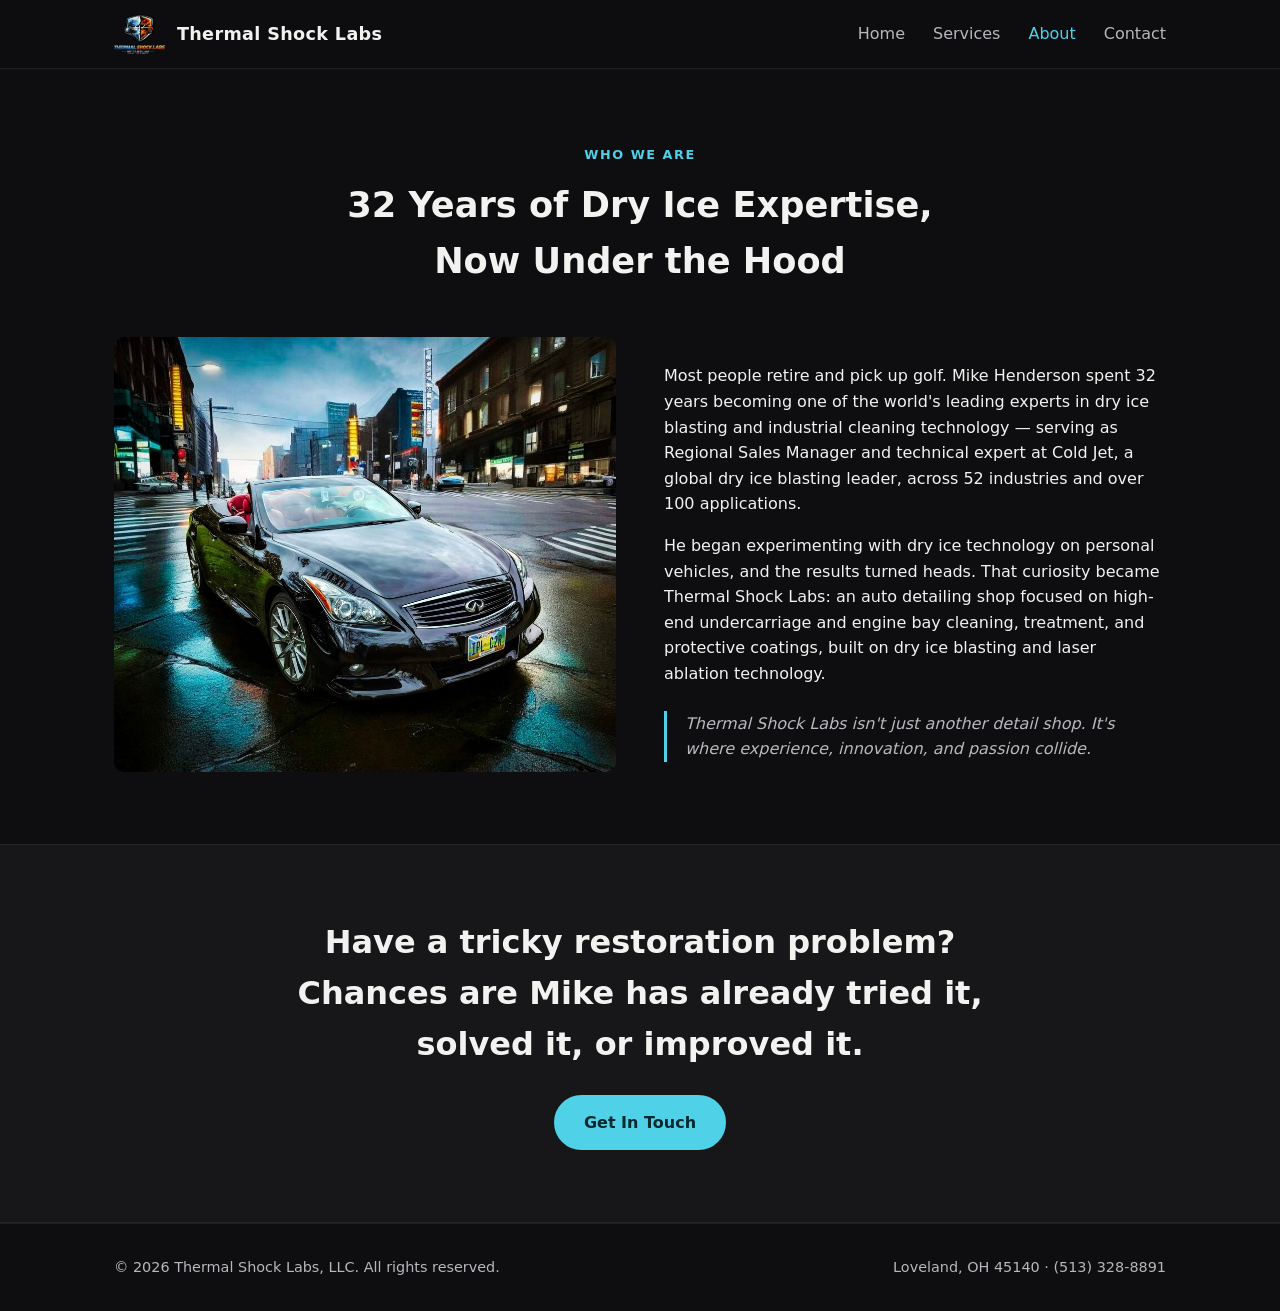
==== about.html @ bee341a7 "Rebuild Thermal Shock Labs site as static HTML/CSS/JS Ports content and photos from the original Squ" ====
<!DOCTYPE html>
<html lang="en">
<head>
  <meta charset="UTF-8" />
  <meta name="viewport" content="width=device-width, initial-scale=1.0" />
  <title>About | Thermal Shock Labs</title>
  <meta name="description" content="Meet Mike Henderson, founder of Thermal Shock Labs — 32 years at Cold Jet as a dry ice blasting expert, now bringing that expertise to automotive restoration." />
  <link rel="stylesheet" href="assets/css/styles.css" />
</head>
<body>
  <header class="site-header">
    <div class="container">
      <a class="brand" href="index.html">
        <img src="assets/images/logo.png" alt="Thermal Shock Labs logo" />
        Thermal Shock Labs
      </a>
      <nav class="nav-links">
        <a href="index.html">Home</a>
        <a href="services.html">Services</a>
        <a href="about.html">About</a>
        <a href="contact.html">Contact</a>
      </nav>
      <button class="nav-toggle" aria-label="Toggle navigation">&#9776;</button>
    </div>
  </header>

  <section>
    <div class="container">
      <div class="section-heading">
        <span class="eyebrow">Who We Are</span>
        <h2>32 Years of Dry Ice Expertise, Now Under the Hood</h2>
      </div>
      <div class="about-grid">
        <img src="assets/images/about-mike-1.jpg" alt="Mike Henderson, founder of Thermal Shock Labs" />
        <div>
          <p>Most people retire and pick up golf. Mike Henderson spent 32 years becoming one of the world's leading experts in dry ice blasting and industrial cleaning technology — serving as Regional Sales Manager and technical expert at Cold Jet, a global dry ice blasting leader, across 52 industries and over 100 applications.</p>
          <p>He began experimenting with dry ice technology on personal vehicles, and the results turned heads. That curiosity became Thermal Shock Labs: an auto detailing shop focused on high-end undercarriage and engine bay cleaning, treatment, and protective coatings, built on dry ice blasting and laser ablation technology.</p>
          <blockquote>Thermal Shock Labs isn't just another detail shop. It's where experience, innovation, and passion collide.</blockquote>
        </div>
      </div>
    </div>
  </section>

  <section class="callout">
    <div class="container">
      <h2>Have a tricky restoration problem? Chances are Mike has already tried it, solved it, or improved it.</h2>
      <a class="btn btn-primary" href="contact.html">Get In Touch</a>
    </div>
  </section>

  <footer class="site-footer">
    <div class="container">
      <span>&copy; 2026 Thermal Shock Labs, LLC. All rights reserved.</span>
      <span>Loveland, OH 45140 &middot; (513) 328-8891</span>
    </div>
  </footer>

  <script src="assets/js/script.js"></script>
</body>
</html>
---- assets/css/styles.css ----
:root {
  --color-bg: #0e0e10;
  --color-bg-alt: #17171a;
  --color-surface: #202024;
  --color-text: #f2f2f0;
  --color-text-muted: #b7b7bd;
  --color-accent: #4fd1e8;
  --color-accent-dark: #1c9cb5;
  --max-width: 1100px;
  --radius: 10px;
}

* { box-sizing: border-box; }

html { scroll-behavior: smooth; }

body {
  margin: 0;
  font-family: "Segoe UI", system-ui, -apple-system, sans-serif;
  background: var(--color-bg);
  color: var(--color-text);
  line-height: 1.6;
}

img { max-width: 100%; display: block; }

a { color: inherit; text-decoration: none; }

.container {
  max-width: var(--max-width);
  margin: 0 auto;
  padding: 0 24px;
}

/* Header */
.site-header {
  position: sticky;
  top: 0;
  z-index: 10;
  background: rgba(14, 14, 16, 0.9);
  backdrop-filter: blur(6px);
  border-bottom: 1px solid rgba(255,255,255,0.08);
}

.site-header .container {
  display: flex;
  align-items: center;
  justify-content: space-between;
  padding-top: 14px;
  padding-bottom: 14px;
}

.brand {
  display: flex;
  align-items: center;
  gap: 12px;
  font-weight: 700;
  font-size: 1.1rem;
  letter-spacing: 0.02em;
}

.brand img { height: 40px; width: auto; }

.nav-links {
  display: flex;
  gap: 28px;
  font-weight: 500;
}

.nav-links a {
  color: var(--color-text-muted);
  transition: color 0.15s ease;
}

.nav-links a:hover,
.nav-links a.active {
  color: var(--color-accent);
}

.nav-toggle {
  display: none;
  background: none;
  border: none;
  color: var(--color-text);
  font-size: 1.6rem;
  cursor: pointer;
}

/* Hero */
.hero {
  position: relative;
  min-height: 62vh;
  display: flex;
  align-items: center;
  background-size: cover;
  background-position: center;
  isolation: isolate;
}

.hero::before {
  content: "";
  position: absolute;
  inset: 0;
  background: linear-gradient(180deg, rgba(10,10,12,0.55) 0%, rgba(10,10,12,0.88) 100%);
  z-index: -1;
}

.hero-content { max-width: 640px; padding: 80px 0; }

.hero-eyebrow {
  color: var(--color-accent);
  text-transform: uppercase;
  letter-spacing: 0.12em;
  font-size: 0.85rem;
  font-weight: 600;
  margin-bottom: 14px;
}

.hero h1 {
  font-size: clamp(2rem, 5vw, 3.2rem);
  line-height: 1.15;
  margin: 0 0 18px;
}

.hero p {
  color: var(--color-text-muted);
  font-size: 1.1rem;
  margin: 0 0 28px;
}

/* Buttons */
.btn {
  display: inline-block;
  padding: 13px 28px;
  border-radius: 999px;
  font-weight: 600;
  border: 2px solid var(--color-accent);
  transition: background 0.15s ease, color 0.15s ease, transform 0.15s ease;
}

.btn-primary {
  background: var(--color-accent);
  color: #06282e;
}

.btn-primary:hover { background: var(--color-accent-dark); border-color: var(--color-accent-dark); transform: translateY(-1px); }

.btn-outline { color: var(--color-accent); }
.btn-outline:hover { background: var(--color-accent); color: #06282e; }

/* Sections */
section { padding: 72px 0; }

.section-heading { text-align: center; max-width: 640px; margin: 0 auto 48px; }

.section-heading .eyebrow {
  color: var(--color-accent);
  text-transform: uppercase;
  letter-spacing: 0.12em;
  font-size: 0.8rem;
  font-weight: 700;
}

.section-heading h2 { font-size: clamp(1.6rem, 3vw, 2.2rem); margin: 10px 0 12px; }

.section-heading p { color: var(--color-text-muted); }

/* Services grid */
.services-grid {
  display: grid;
  grid-template-columns: repeat(auto-fit, minmax(280px, 1fr));
  gap: 28px;
}

.service-card {
  background: var(--color-surface);
  border-radius: var(--radius);
  overflow: hidden;
  border: 1px solid rgba(255,255,255,0.06);
  transition: transform 0.2s ease, border-color 0.2s ease;
}

.service-card:hover { transform: translateY(-4px); border-color: var(--color-accent); }

.service-card img { height: 200px; width: 100%; object-fit: cover; }

.service-card-body { padding: 22px; }

.service-card-body h3 { margin: 0 0 10px; font-size: 1.15rem; }

.service-card-body p { color: var(--color-text-muted); font-size: 0.95rem; margin: 0 0 16px; }

.service-card-body ul {
  margin: 0 0 16px;
  padding-left: 18px;
  color: var(--color-text-muted);
  font-size: 0.92rem;
}

.service-card-body ul li { margin-bottom: 4px; }

/* About */
.about-grid {
  display: grid;
  grid-template-columns: 1fr 1fr;
  gap: 48px;
  align-items: center;
}

.about-grid img { border-radius: var(--radius); }

.about-grid blockquote {
  margin: 24px 0 0;
  padding-left: 18px;
  border-left: 3px solid var(--color-accent);
  color: var(--color-text-muted);
  font-style: italic;
}

/* Quote / callout band */
.callout {
  background: var(--color-bg-alt);
  border-top: 1px solid rgba(255,255,255,0.06);
  border-bottom: 1px solid rgba(255,255,255,0.06);
  text-align: center;
}

.callout h2 { font-size: clamp(1.4rem, 3vw, 2rem); max-width: 760px; margin: 0 auto 24px; }

/* Contact */
.contact-card {
  background: var(--color-surface);
  border-radius: var(--radius);
  padding: 40px;
  max-width: 560px;
  margin: 0 auto;
  text-align: center;
  border: 1px solid rgba(255,255,255,0.06);
}

.contact-list {
  list-style: none;
  padding: 0;
  margin: 24px 0 0;
  display: flex;
  flex-direction: column;
  gap: 14px;
}

.contact-list a { color: var(--color-accent); font-weight: 600; }

/* Footer */
.site-footer {
  border-top: 1px solid rgba(255,255,255,0.08);
  padding: 32px 0;
  color: var(--color-text-muted);
  font-size: 0.9rem;
}

.site-footer .container {
  display: flex;
  flex-wrap: wrap;
  gap: 12px;
  align-items: center;
  justify-content: space-between;
}

@media (max-width: 720px) {
  .nav-links {
    position: absolute;
    top: 100%;
    left: 0;
    right: 0;
    background: var(--color-bg);
    flex-direction: column;
    padding: 20px 24px;
    border-bottom: 1px solid rgba(255,255,255,0.08);
    display: none;
  }
  .nav-links.open { display: flex; }
  .nav-toggle { display: block; }
  .about-grid { grid-template-columns: 1fr; }
}
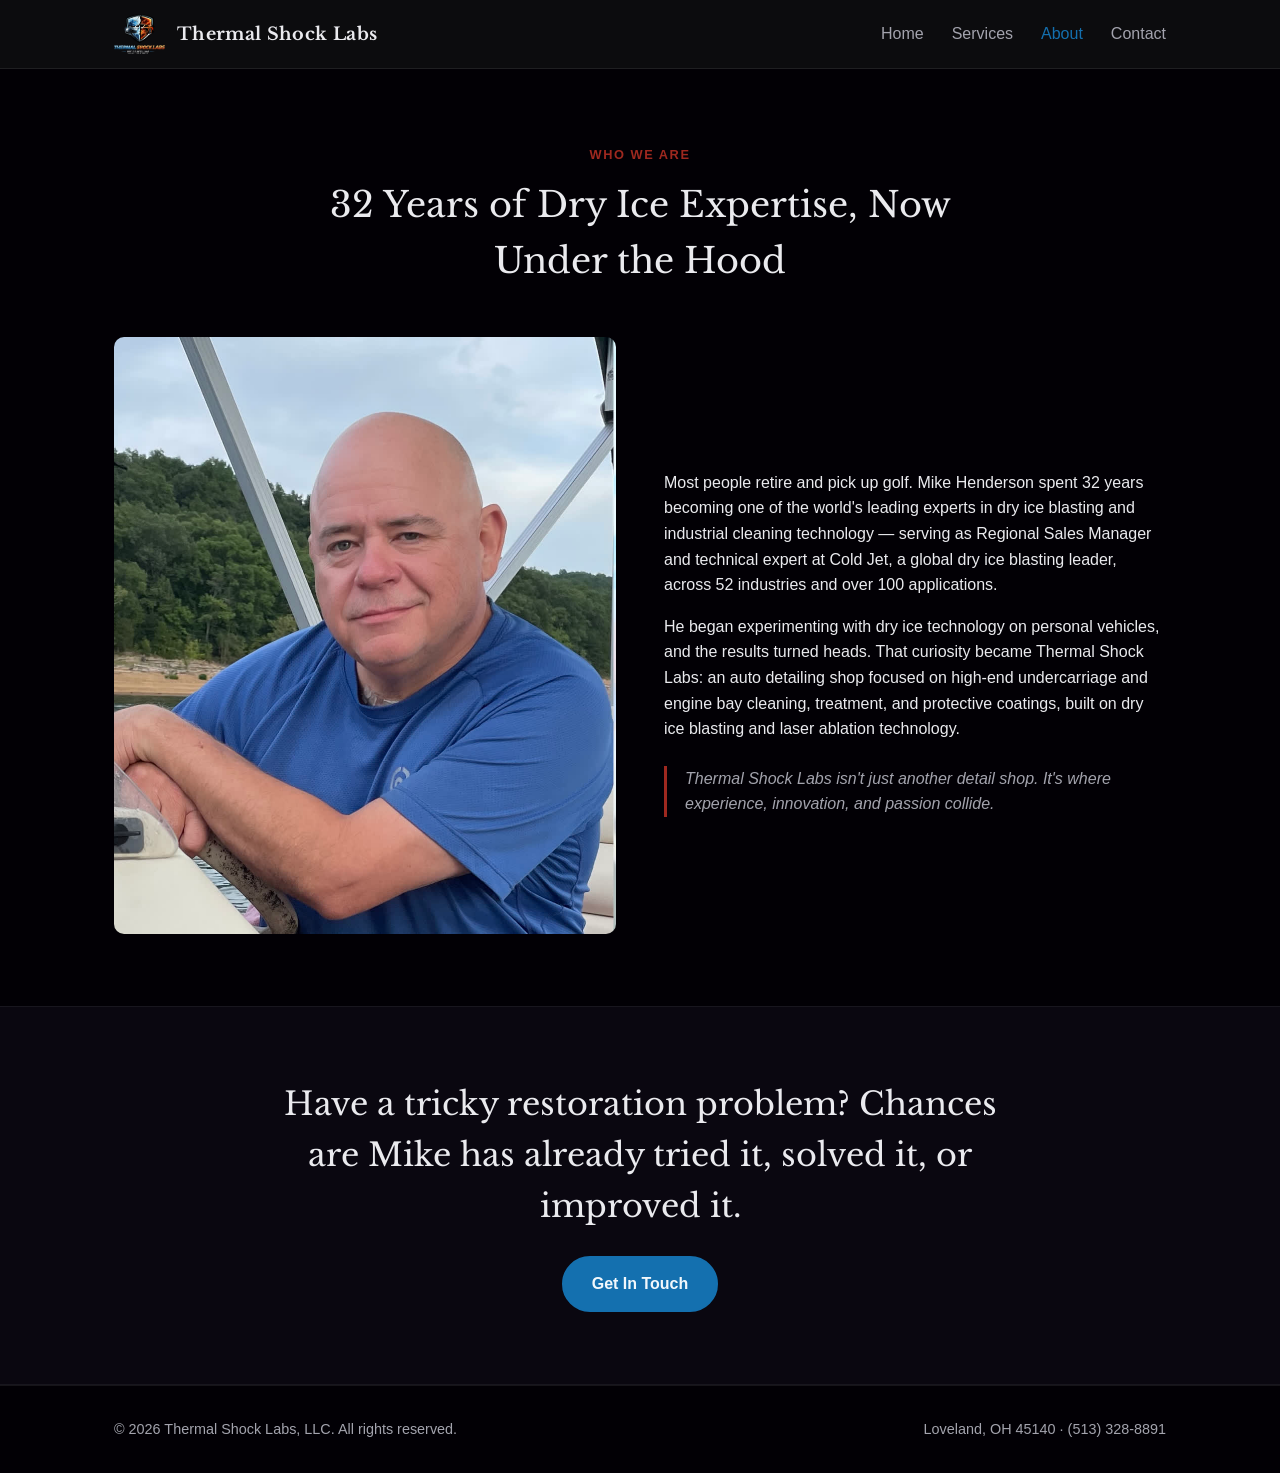
==== commit 3d67e5b2: "Use real site colors/fonts and fix mislabeled About photo Pulled the actual color/font values out of" ====
--- a/about.html
+++ b/about.html
@@ -5,6 +5,9 @@
   <meta name="viewport" content="width=device-width, initial-scale=1.0" />
   <title>About | Thermal Shock Labs</title>
   <meta name="description" content="Meet Mike Henderson, founder of Thermal Shock Labs — 32 years at Cold Jet as a dry ice blasting expert, now bringing that expertise to automotive restoration." />
+  <link rel="preconnect" href="https://fonts.googleapis.com" />
+  <link rel="preconnect" href="https://fonts.gstatic.com" crossorigin />
+  <link href="https://fonts.googleapis.com/css2?family=Libre+Baskerville:ital,wght@0,400;0,700;1,400&display=swap" rel="stylesheet" />
   <link rel="stylesheet" href="assets/css/styles.css" />
 </head>
 <body>
--- a/assets/css/styles.css
+++ b/assets/css/styles.css
@@ -1,11 +1,14 @@
 :root {
-  --color-bg: #0e0e10;
-  --color-bg-alt: #17171a;
-  --color-surface: #202024;
-  --color-text: #f2f2f0;
-  --color-text-muted: #b7b7bd;
-  --color-accent: #4fd1e8;
-  --color-accent-dark: #1c9cb5;
+  --color-bg: #020005;
+  --color-bg-alt: #0a0710;
+  --color-surface: #120e1c;
+  --color-text: #eaeaee;
+  --color-text-muted: #a3a3ad;
+  --color-accent: #1470af;
+  --color-accent-dark: #0c3f6f;
+  --color-heat: #9e281f;
+  --font-heading: "Libre Baskerville", Georgia, "Times New Roman", serif;
+  --font-body: "Helvetica Neue", Helvetica, Arial, sans-serif;
   --max-width: 1100px;
   --radius: 10px;
 }
@@ -16,10 +19,15 @@
 
 body {
   margin: 0;
-  font-family: "Segoe UI", system-ui, -apple-system, sans-serif;
+  font-family: var(--font-body);
   background: var(--color-bg);
   color: var(--color-text);
   line-height: 1.6;
+}
+
+h1, h2, h3, .brand {
+  font-family: var(--font-heading);
+  font-weight: 400;
 }
 
 img { max-width: 100%; display: block; }
@@ -108,7 +116,7 @@
 .hero-content { max-width: 640px; padding: 80px 0; }
 
 .hero-eyebrow {
-  color: var(--color-accent);
+  color: var(--color-heat);
   text-transform: uppercase;
   letter-spacing: 0.12em;
   font-size: 0.85rem;
@@ -140,13 +148,13 @@
 
 .btn-primary {
   background: var(--color-accent);
-  color: #06282e;
+  color: #f2f8fc;
 }
 
 .btn-primary:hover { background: var(--color-accent-dark); border-color: var(--color-accent-dark); transform: translateY(-1px); }
 
 .btn-outline { color: var(--color-accent); }
-.btn-outline:hover { background: var(--color-accent); color: #06282e; }
+.btn-outline:hover { background: var(--color-accent); color: #f2f8fc; }
 
 /* Sections */
 section { padding: 72px 0; }
@@ -154,7 +162,7 @@
 .section-heading { text-align: center; max-width: 640px; margin: 0 auto 48px; }
 
 .section-heading .eyebrow {
-  color: var(--color-accent);
+  color: var(--color-heat);
   text-transform: uppercase;
   letter-spacing: 0.12em;
   font-size: 0.8rem;
@@ -212,7 +220,7 @@
 .about-grid blockquote {
   margin: 24px 0 0;
   padding-left: 18px;
-  border-left: 3px solid var(--color-accent);
+  border-left: 3px solid var(--color-heat);
   color: var(--color-text-muted);
   font-style: italic;
 }
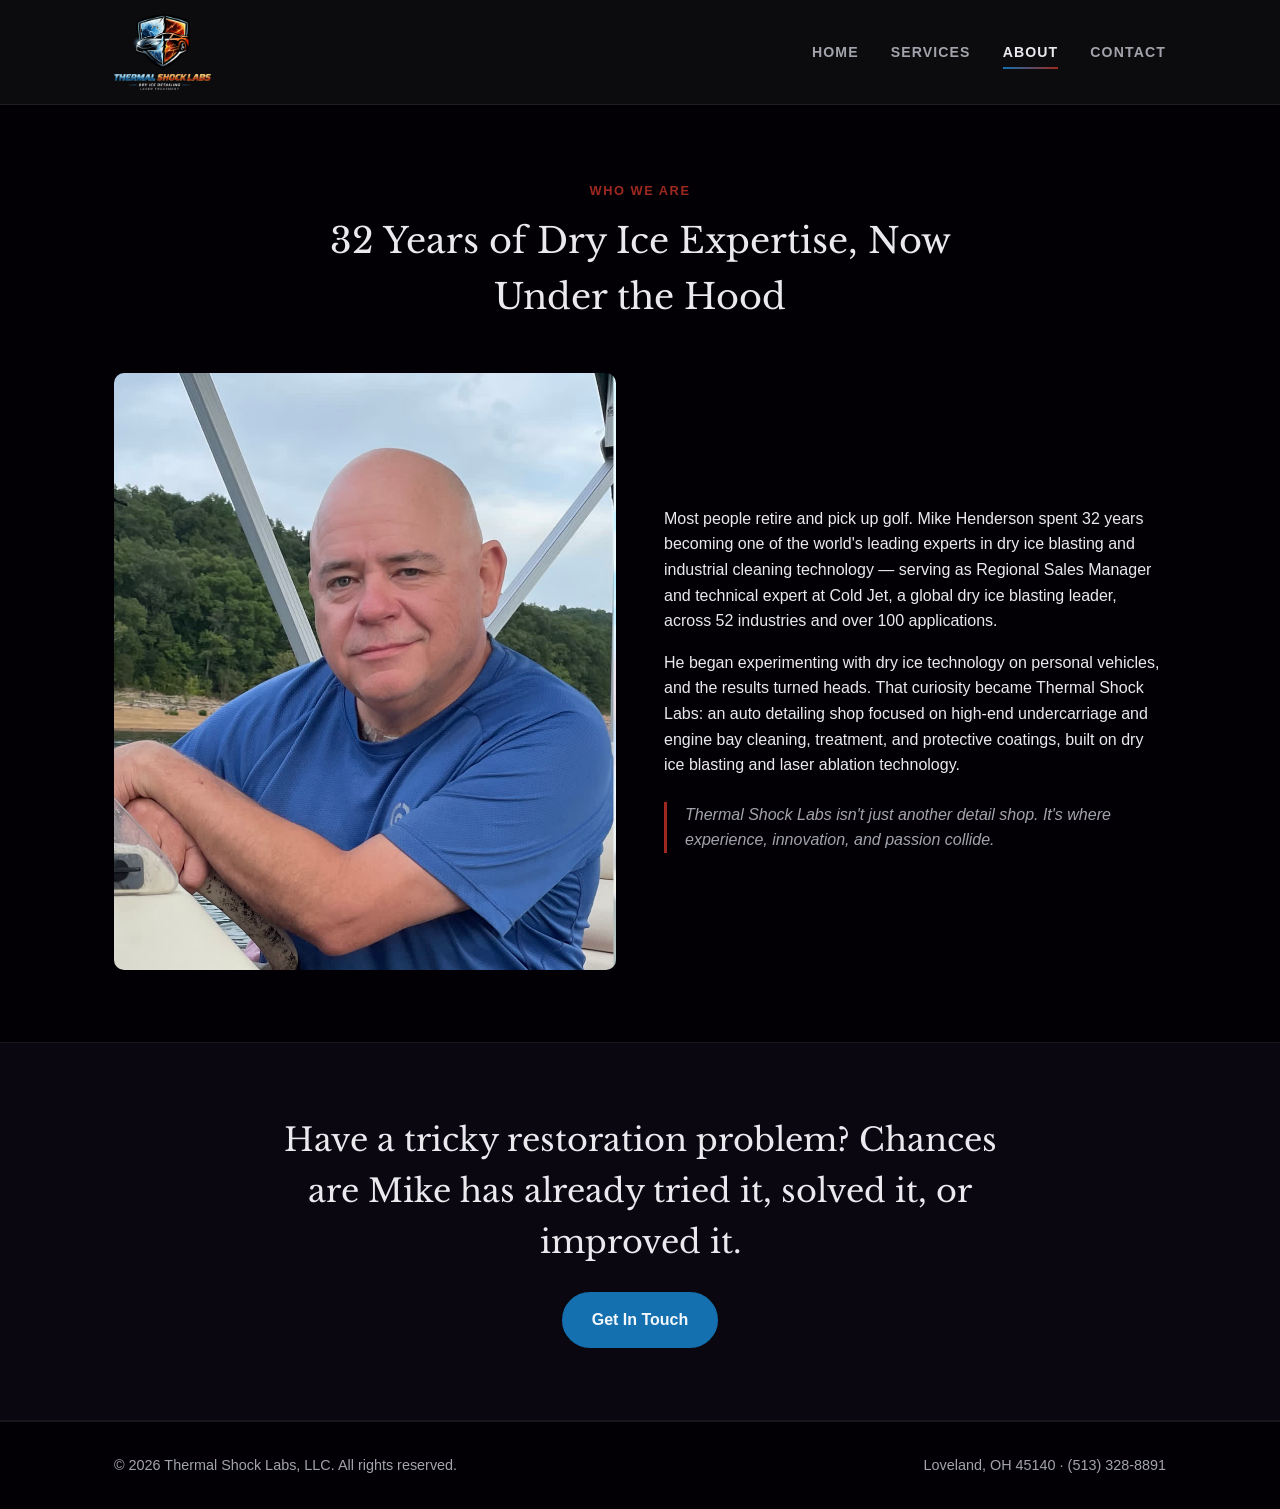
==== commit 3fe1c560: "Bigger logo, styled nav, single-row services, mobile polish Logo already contains the brand name/tag" ====
--- a/about.html
+++ b/about.html
@@ -14,8 +14,7 @@
   <header class="site-header">
     <div class="container">
       <a class="brand" href="index.html">
-        <img src="assets/images/logo.png" alt="Thermal Shock Labs logo" />
-        Thermal Shock Labs
+        <img src="assets/images/logo.png" alt="Thermal Shock Labs — Dry Ice Detailing &amp; Laser Treatment" />
       </a>
       <nav class="nav-links">
         <a href="index.html">Home</a>
--- a/assets/css/styles.css
+++ b/assets/css/styles.css
@@ -25,9 +25,21 @@
   line-height: 1.6;
 }
 
-h1, h2, h3, .brand {
+h1, h2, h3 {
   font-family: var(--font-heading);
   font-weight: 400;
+}
+
+.sr-only {
+  position: absolute;
+  width: 1px;
+  height: 1px;
+  padding: 0;
+  margin: -1px;
+  overflow: hidden;
+  clip: rect(0, 0, 0, 0);
+  white-space: nowrap;
+  border: 0;
 }
 
 img { max-width: 100%; display: block; }
@@ -61,28 +73,52 @@
 .brand {
   display: flex;
   align-items: center;
-  gap: 12px;
+}
+
+.brand img {
+  height: 76px;
+  width: auto;
+  transition: transform 0.2s ease;
+}
+
+.brand:hover img { transform: scale(1.03); }
+
+.nav-links {
+  display: flex;
+  gap: 32px;
   font-weight: 700;
-  font-size: 1.1rem;
-  letter-spacing: 0.02em;
-}
-
-.brand img { height: 40px; width: auto; }
-
-.nav-links {
-  display: flex;
-  gap: 28px;
-  font-weight: 500;
 }
 
 .nav-links a {
-  color: var(--color-text-muted);
-  transition: color 0.15s ease;
+  position: relative;
+  display: inline-block;
+  padding: 6px 0;
+  color: var(--color-text-muted);
+  text-transform: uppercase;
+  font-size: 0.88rem;
+  letter-spacing: 0.08em;
+  transition: color 0.2s ease;
+}
+
+.nav-links a::after {
+  content: "";
+  position: absolute;
+  left: 0;
+  bottom: 0;
+  height: 2px;
+  width: 0;
+  background: linear-gradient(90deg, var(--color-accent), var(--color-heat));
+  transition: width 0.25s ease;
 }
 
 .nav-links a:hover,
 .nav-links a.active {
-  color: var(--color-accent);
+  color: var(--color-text);
+}
+
+.nav-links a:hover::after,
+.nav-links a.active::after {
+  width: 100%;
 }
 
 .nav-toggle {
@@ -134,6 +170,12 @@
   color: var(--color-text-muted);
   font-size: 1.1rem;
   margin: 0 0 28px;
+}
+
+.hero-actions {
+  display: flex;
+  flex-wrap: wrap;
+  gap: 16px;
 }
 
 /* Buttons */
@@ -178,6 +220,16 @@
   display: grid;
   grid-template-columns: repeat(auto-fit, minmax(280px, 1fr));
   gap: 28px;
+}
+
+/* Services page: force all cards into one row on wide screens */
+.services-grid--full {
+  grid-template-columns: repeat(2, 1fr);
+  gap: 24px;
+}
+
+@media (min-width: 900px) {
+  .services-grid--full { grid-template-columns: repeat(4, 1fr); }
 }
 
 .service-card {
@@ -274,6 +326,8 @@
 }
 
 @media (max-width: 720px) {
+  .brand img { height: 56px; }
+
   .nav-links {
     position: absolute;
     top: 100%;
@@ -281,11 +335,28 @@
     right: 0;
     background: var(--color-bg);
     flex-direction: column;
-    padding: 20px 24px;
+    gap: 4px;
+    padding: 12px 24px 20px;
     border-bottom: 1px solid rgba(255,255,255,0.08);
     display: none;
   }
+  .nav-links a { padding: 10px 0; }
   .nav-links.open { display: flex; }
   .nav-toggle { display: block; }
-  .about-grid { grid-template-columns: 1fr; }
-}
+
+  section { padding: 48px 0; }
+
+  .hero { min-height: 52vh; }
+  .hero-content { padding: 48px 0; }
+
+  .about-grid { grid-template-columns: 1fr; gap: 28px; }
+
+  .services-grid--full { grid-template-columns: 1fr; }
+
+  .contact-card { padding: 28px 22px; }
+}
+
+@media (max-width: 420px) {
+  .brand img { height: 48px; }
+  .btn { padding: 12px 22px; font-size: 0.95rem; }
+}
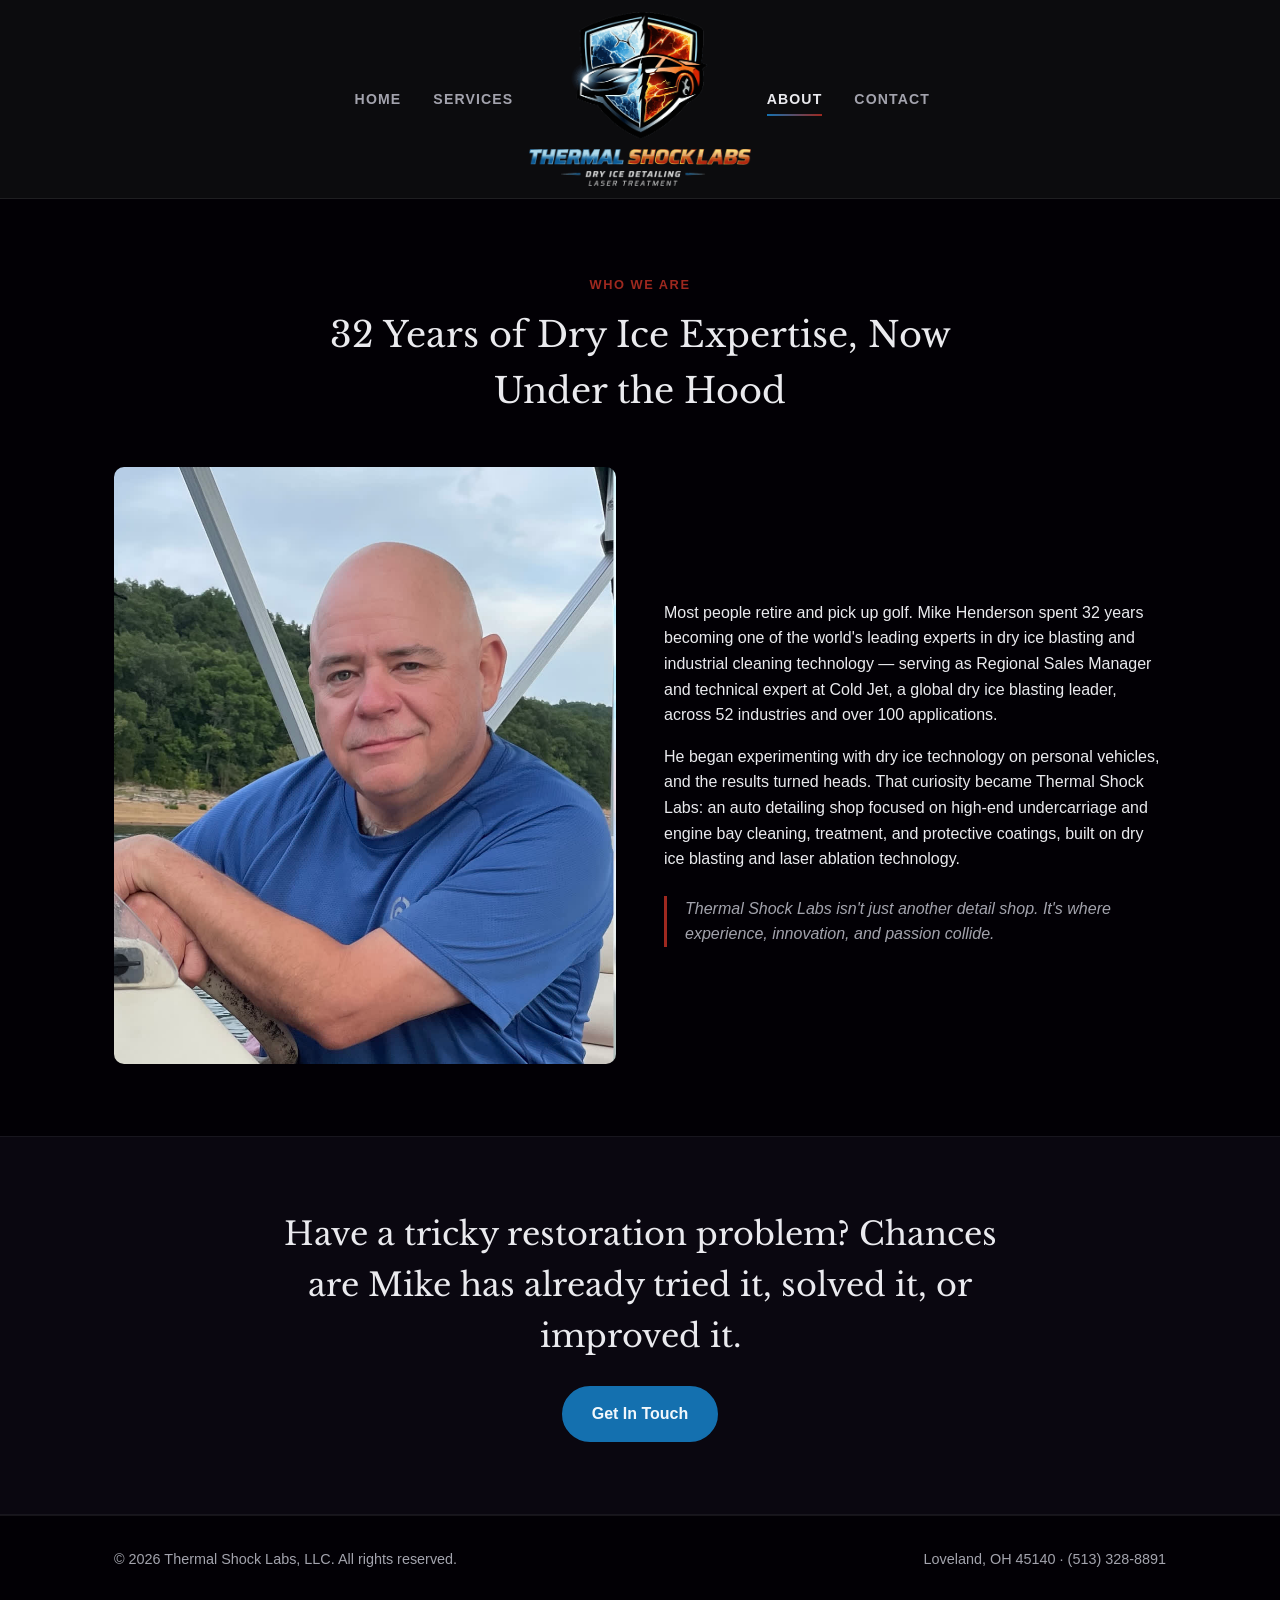
==== commit 853f9320: "Center logo with nav flanking on either side, bigger on mobile Split nav into left (Home, Services) " ====
--- a/about.html
+++ b/about.html
@@ -13,16 +13,28 @@
 <body>
   <header class="site-header">
     <div class="container">
+      <nav class="nav-links nav-side nav-left">
+        <a href="index.html">Home</a>
+        <a href="services.html">Services</a>
+      </nav>
+
       <a class="brand" href="index.html">
         <img src="assets/images/logo.png" alt="Thermal Shock Labs — Dry Ice Detailing &amp; Laser Treatment" />
       </a>
-      <nav class="nav-links">
+
+      <nav class="nav-links nav-side nav-right">
+        <a href="about.html">About</a>
+        <a href="contact.html">Contact</a>
+      </nav>
+
+      <button class="nav-toggle" aria-label="Toggle navigation">&#9776;</button>
+
+      <nav class="nav-links nav-mobile">
         <a href="index.html">Home</a>
         <a href="services.html">Services</a>
         <a href="about.html">About</a>
         <a href="contact.html">Contact</a>
       </nav>
-      <button class="nav-toggle" aria-label="Toggle navigation">&#9776;</button>
     </div>
   </header>
 
--- a/assets/css/styles.css
+++ b/assets/css/styles.css
@@ -63,31 +63,41 @@
 }
 
 .site-header .container {
-  display: flex;
-  align-items: center;
-  justify-content: space-between;
-  padding-top: 14px;
-  padding-bottom: 14px;
+  display: grid;
+  grid-template-columns: 1fr auto 1fr;
+  align-items: center;
+  column-gap: 16px;
+  padding-top: 4px;
+  padding-bottom: 4px;
+  position: relative;
 }
 
 .brand {
   display: flex;
   align-items: center;
+  grid-column: 2;
+  justify-self: center;
 }
 
 .brand img {
-  height: 76px;
+  height: 190px;
   width: auto;
+  padding: 8px 0;
   transition: transform 0.2s ease;
 }
 
 .brand:hover img { transform: scale(1.03); }
+
+.nav-side.nav-left { grid-column: 1; justify-self: end; }
+.nav-side.nav-right { grid-column: 3; justify-self: start; }
 
 .nav-links {
   display: flex;
   gap: 32px;
   font-weight: 700;
 }
+
+.nav-mobile { display: none; }
 
 .nav-links a {
   position: relative;
@@ -122,6 +132,8 @@
 }
 
 .nav-toggle {
+  grid-column: 3;
+  justify-self: end;
   display: none;
   background: none;
   border: none;
@@ -149,7 +161,7 @@
   z-index: -1;
 }
 
-.hero-content { max-width: 640px; padding: 80px 0; }
+.hero-content { max-width: 640px; padding-top: 80px; padding-bottom: 80px; }
 
 .hero-eyebrow {
   color: var(--color-heat);
@@ -188,15 +200,18 @@
   transition: background 0.15s ease, color 0.15s ease, transform 0.15s ease;
 }
 
-.btn-primary {
+.btn-primary,
+.btn-outline {
   background: var(--color-accent);
   color: #f2f8fc;
 }
 
-.btn-primary:hover { background: var(--color-accent-dark); border-color: var(--color-accent-dark); transform: translateY(-1px); }
-
-.btn-outline { color: var(--color-accent); }
-.btn-outline:hover { background: var(--color-accent); color: #f2f8fc; }
+.btn-primary:hover,
+.btn-outline:hover {
+  background: var(--color-accent-dark);
+  border-color: var(--color-accent-dark);
+  transform: translateY(-1px);
+}
 
 /* Sections */
 section { padding: 72px 0; }
@@ -238,13 +253,22 @@
   overflow: hidden;
   border: 1px solid rgba(255,255,255,0.06);
   transition: transform 0.2s ease, border-color 0.2s ease;
+  display: flex;
+  flex-direction: column;
 }
 
 .service-card:hover { transform: translateY(-4px); border-color: var(--color-accent); }
 
 .service-card img { height: 200px; width: 100%; object-fit: cover; }
 
-.service-card-body { padding: 22px; }
+.service-card-body {
+  padding: 22px;
+  display: flex;
+  flex-direction: column;
+  flex: 1;
+}
+
+.service-card-body .btn { margin-top: auto; align-self: flex-start; }
 
 .service-card-body h3 { margin: 0 0 10px; font-size: 1.15rem; }
 
@@ -325,10 +349,17 @@
   justify-content: space-between;
 }
 
+@media (max-width: 900px) {
+  .brand img { height: 130px; }
+}
+
 @media (max-width: 720px) {
-  .brand img { height: 56px; }
-
-  .nav-links {
+  .brand img { height: 118px; padding: 10px 0; }
+
+  .nav-side { display: none; }
+  .nav-toggle { display: block; }
+
+  .nav-mobile {
     position: absolute;
     top: 100%;
     left: 0;
@@ -338,25 +369,28 @@
     gap: 4px;
     padding: 12px 24px 20px;
     border-bottom: 1px solid rgba(255,255,255,0.08);
-    display: none;
   }
-  .nav-links a { padding: 10px 0; }
-  .nav-links.open { display: flex; }
-  .nav-toggle { display: block; }
+  .nav-mobile a { padding: 10px 0; }
+  .nav-mobile.open { display: flex; }
 
   section { padding: 48px 0; }
 
   .hero { min-height: 52vh; }
-  .hero-content { padding: 48px 0; }
+  .hero-content { padding-top: 48px; padding-bottom: 48px; }
 
   .about-grid { grid-template-columns: 1fr; gap: 28px; }
 
   .services-grid--full { grid-template-columns: 1fr; }
 
   .contact-card { padding: 28px 22px; }
+
+  .site-footer .container {
+    flex-direction: column;
+    text-align: center;
+  }
 }
 
 @media (max-width: 420px) {
-  .brand img { height: 48px; }
+  .brand img { height: 92px; }
   .btn { padding: 12px 22px; font-size: 0.95rem; }
 }
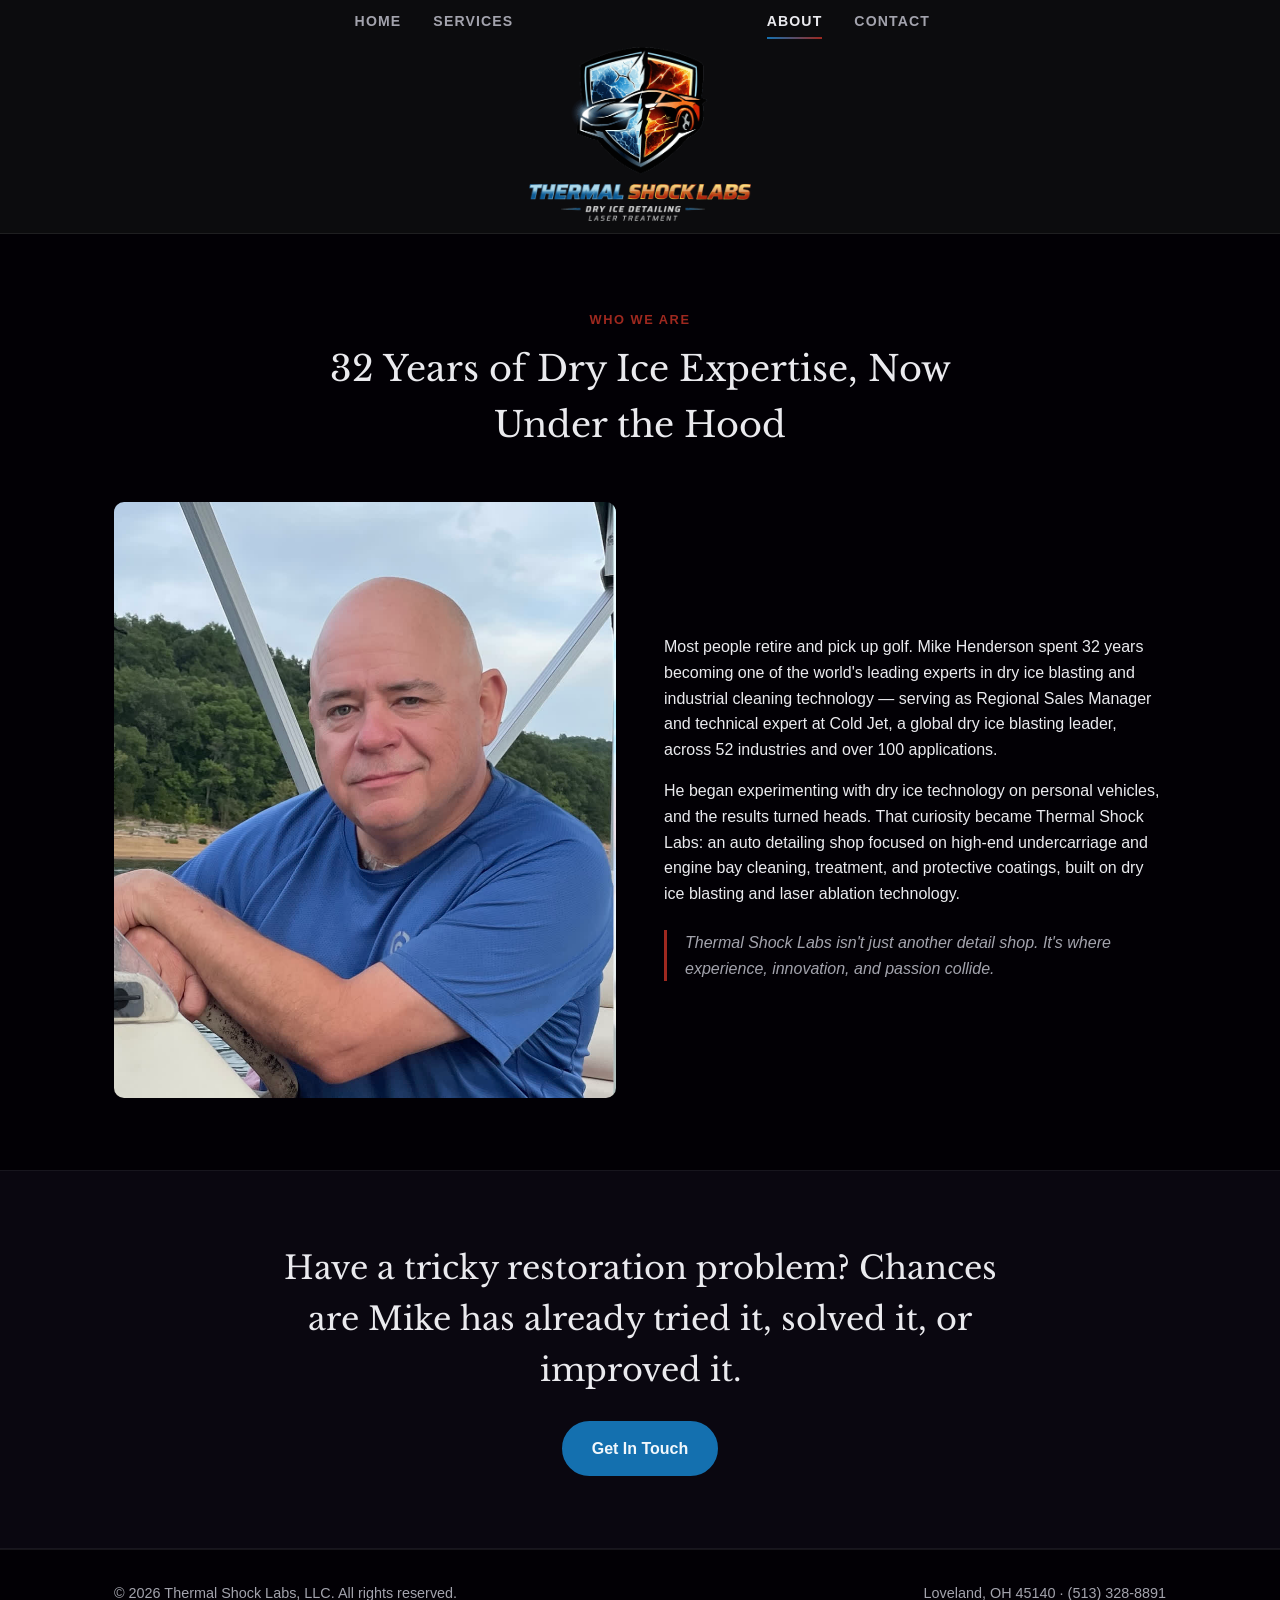
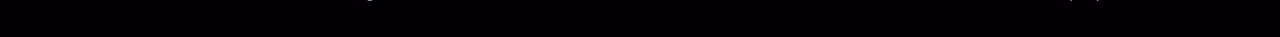
==== commit 75e40dec: "Remove duplicate nav links, use display:contents wrapper instead Previously each nav link existed tw" ====
--- a/about.html
+++ b/about.html
@@ -13,28 +13,22 @@
 <body>
   <header class="site-header">
     <div class="container">
-      <nav class="nav-links nav-side nav-left">
-        <a href="index.html">Home</a>
-        <a href="services.html">Services</a>
-      </nav>
+      <div class="nav-wrap">
+        <nav class="nav-links nav-side nav-left">
+          <a href="index.html">Home</a>
+          <a href="services.html">Services</a>
+        </nav>
+        <nav class="nav-links nav-side nav-right">
+          <a href="about.html">About</a>
+          <a href="contact.html">Contact</a>
+        </nav>
+      </div>
 
       <a class="brand" href="index.html">
         <img src="assets/images/logo.png" alt="Thermal Shock Labs — Dry Ice Detailing &amp; Laser Treatment" />
       </a>
 
-      <nav class="nav-links nav-side nav-right">
-        <a href="about.html">About</a>
-        <a href="contact.html">Contact</a>
-      </nav>
-
       <button class="nav-toggle" aria-label="Toggle navigation">&#9776;</button>
-
-      <nav class="nav-links nav-mobile">
-        <a href="index.html">Home</a>
-        <a href="services.html">Services</a>
-        <a href="about.html">About</a>
-        <a href="contact.html">Contact</a>
-      </nav>
     </div>
   </header>
 
--- a/assets/css/styles.css
+++ b/assets/css/styles.css
@@ -88,6 +88,8 @@
 
 .brand:hover img { transform: scale(1.03); }
 
+.nav-wrap { display: contents; }
+
 .nav-side.nav-left { grid-column: 1; justify-self: end; }
 .nav-side.nav-right { grid-column: 3; justify-self: start; }
 
@@ -96,8 +98,6 @@
   gap: 32px;
   font-weight: 700;
 }
-
-.nav-mobile { display: none; }
 
 .nav-links a {
   position: relative;
@@ -356,10 +356,10 @@
 @media (max-width: 720px) {
   .brand img { height: 118px; padding: 10px 0; }
 
-  .nav-side { display: none; }
   .nav-toggle { display: block; }
 
-  .nav-mobile {
+  .nav-wrap {
+    display: none;
     position: absolute;
     top: 100%;
     left: 0;
@@ -370,8 +370,14 @@
     padding: 12px 24px 20px;
     border-bottom: 1px solid rgba(255,255,255,0.08);
   }
-  .nav-mobile a { padding: 10px 0; }
-  .nav-mobile.open { display: flex; }
+  .nav-wrap.open { display: flex; }
+
+  .nav-side {
+    display: flex;
+    flex-direction: column;
+    gap: 4px;
+  }
+  .nav-side a { padding: 10px 0; }
 
   section { padding: 48px 0; }
 
